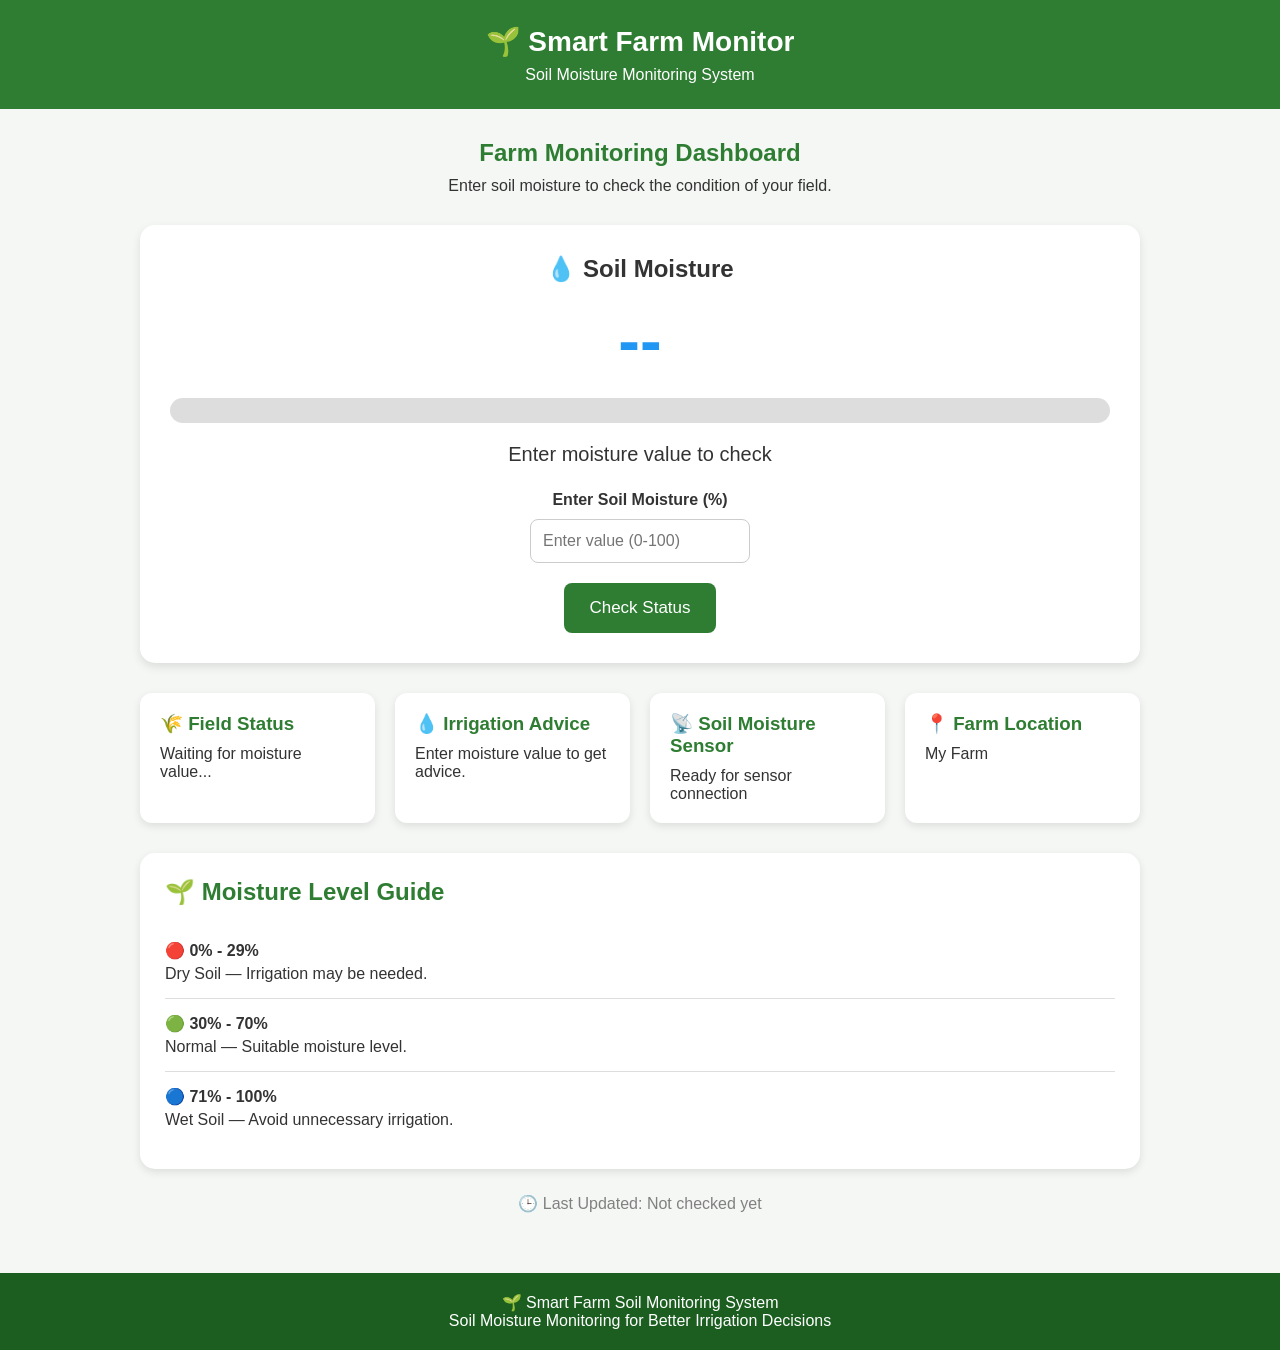
==== index.html @ 364a24ab "Rename intex.html to index.html" ====
<!DOCTYPE html>
<html lang="en">

<head>
    <meta charset="UTF-8">
    <meta name="viewport" content="width=device-width, initial-scale=1.0">

    <title>Smart Farm - Soil Moisture Monitor</title>

    <link rel="stylesheet" href="style.css">
</head>

<body>

    <!-- Header -->
    <header>
        <div class="logo">
            🌱 Smart Farm Monitor
        </div>
        <p>Soil Moisture Monitoring System</p>
    </header>


    <!-- Main Content -->
    <main class="container">

        <!-- Welcome -->
        <section class="welcome">
            <h1>Farm Monitoring Dashboard</h1>
            <p>Enter soil moisture to check the condition of your field.</p>
        </section>


        <!-- Main Card -->
        <section class="main-card">

            <h2>💧 Soil Moisture</h2>

            <p class="moisture">--</p>


            <!-- Progress Bar -->
            <div class="progress-container">
                <div class="progress-bar"></div>
            </div>


            <!-- Status -->
            <p class="status">
                Enter moisture value to check
            </p>


            <!-- Manual Input -->
            <div class="manual-input">

                <label for="moisture-input">
                    Enter Soil Moisture (%)
                </label>

                <input
                    type="number"
                    id="moisture-input"
                    min="0"
                    max="100"
                    placeholder="Enter value (0-100)"
                >

            </div>


            <!-- Button -->
            <button id="check-btn">
                Check Status
            </button>

        </section>


        <!-- Information Cards -->
        <section class="info-grid">

            <div class="card">
                <h3>🌾 Field Status</h3>
                <p id="field-status">
                    Waiting for moisture value...
                </p>
            </div>


            <div class="card">
                <h3>💧 Irrigation Advice</h3>
                <p id="advice">
                    Enter moisture value to get advice.
                </p>
            </div>


            <div class="card">
                <h3>📡 Soil Moisture Sensor</h3>
                <p id="sensor-status">
                    Ready for sensor connection
                </p>
            </div>


            <div class="card">
                <h3>📍 Farm Location</h3>
                <p>My Farm</p>
            </div>

        </section>


        <!-- Moisture Guide -->
        <section class="guide">

            <h2>🌱 Moisture Level Guide</h2>

            <div class="guide-item">
                <span>🔴 0% - 29%</span>
                <p>Dry Soil — Irrigation may be needed.</p>
            </div>

            <div class="guide-item">
                <span>🟢 30% - 70%</span>
                <p>Normal — Suitable moisture level.</p>
            </div>

            <div class="guide-item">
                <span>🔵 71% - 100%</span>
                <p>Wet Soil — Avoid unnecessary irrigation.</p>
            </div>

        </section>


        <!-- Time -->
        <section class="update">
            <p>
                🕒 Last Updated:
                <span id="time">Not checked yet</span>
            </p>
        </section>

    </main>


    <!-- Footer -->
    <footer>
        <p>🌱 Smart Farm Soil Monitoring System</p>
        <p>Soil Moisture Monitoring for Better Irrigation Decisions</p>
    </footer>


    <!-- JavaScript -->
    <script src="script.js"></script>

</body>

</html>
---- style.css ----
* {
    margin: 0;
    padding: 0;
    box-sizing: border-box;
}

body {
    font-family: Arial, sans-serif;
    background: #f4f7f4;
    color: #333;
}

/* Header */

header {
    background: #2e7d32;
    color: white;
    text-align: center;
    padding: 25px;
}

.logo {
    font-size: 28px;
    font-weight: bold;
}

header p {
    margin-top: 8px;
}


/* Main Container */

.container {
    width: 90%;
    max-width: 1000px;
    margin: auto;
    padding: 30px 0;
}


/* Welcome Section */

.welcome {
    text-align: center;
    margin-bottom: 30px;
}

.welcome h1 {
    color: #2e7d32;
    margin-bottom: 10px;
}


/* Main Card */

.main-card {
    background: white;
    padding: 30px;
    text-align: center;
    border-radius: 15px;
    margin-bottom: 30px;
    box-shadow: 0 4px 10px rgba(0, 0, 0, 0.1);
}

.moisture {
    font-size: 65px;
    font-weight: bold;
    color: #2196f3;
    margin: 20px;
}

.status {
    font-size: 20px;
    margin: 20px 0;
}


/* Progress Bar */

.progress-container {
    width: 100%;
    height: 25px;
    background: #ddd;
    border-radius: 20px;
    overflow: hidden;
}

.progress-bar {
    width: 0%;
    height: 100%;
    background: #2196f3;
    transition: width 0.5s;
}


/* Manual Input */

.manual-input {
    margin-top: 25px;
}

.manual-input label {
    display: block;
    margin-bottom: 10px;
    font-weight: bold;
}

.manual-input input {
    width: 220px;
    padding: 12px;
    font-size: 16px;
    border: 1px solid #ccc;
    border-radius: 8px;
}


/* Button */

#check-btn {
    background: #2e7d32;
    color: white;
    border: none;
    padding: 15px 25px;
    margin-top: 20px;
    font-size: 17px;
    border-radius: 8px;
    cursor: pointer;
}

#check-btn:hover {
    background: #1b5e20;
}


/* Information Cards */

.info-grid {
    display: grid;
    grid-template-columns: repeat(auto-fit, minmax(200px, 1fr));
    gap: 20px;
    margin-bottom: 30px;
}

.card {
    background: white;
    padding: 20px;
    border-radius: 12px;
    box-shadow: 0 3px 8px rgba(0, 0, 0, 0.1);
}

.card h3 {
    color: #2e7d32;
    margin-bottom: 10px;
}


/* Guide */

.guide {
    background: white;
    padding: 25px;
    border-radius: 15px;
    box-shadow: 0 3px 8px rgba(0, 0, 0, 0.1);
}

.guide h2 {
    color: #2e7d32;
    margin-bottom: 20px;
}

.guide-item {
    border-bottom: 1px solid #ddd;
    padding: 15px 0;
}

.guide-item:last-child {
    border-bottom: none;
}

.guide-item span {
    font-weight: bold;
}

.guide-item p {
    margin-top: 5px;
}


/* Update */

.update {
    text-align: center;
    margin-top: 25px;
    color: gray;
}


/* Footer */

footer {
    background: #1b5e20;
    color: white;
    text-align: center;
    padding: 20px;
    margin-top: 30px;
}


/* Mobile Responsive */

@media (max-width: 600px) {

    .moisture {
        font-size: 50px;
    }

    .logo {
        font-size: 22px;
    }

    .manual-input input {
        width: 100%;
    }

}
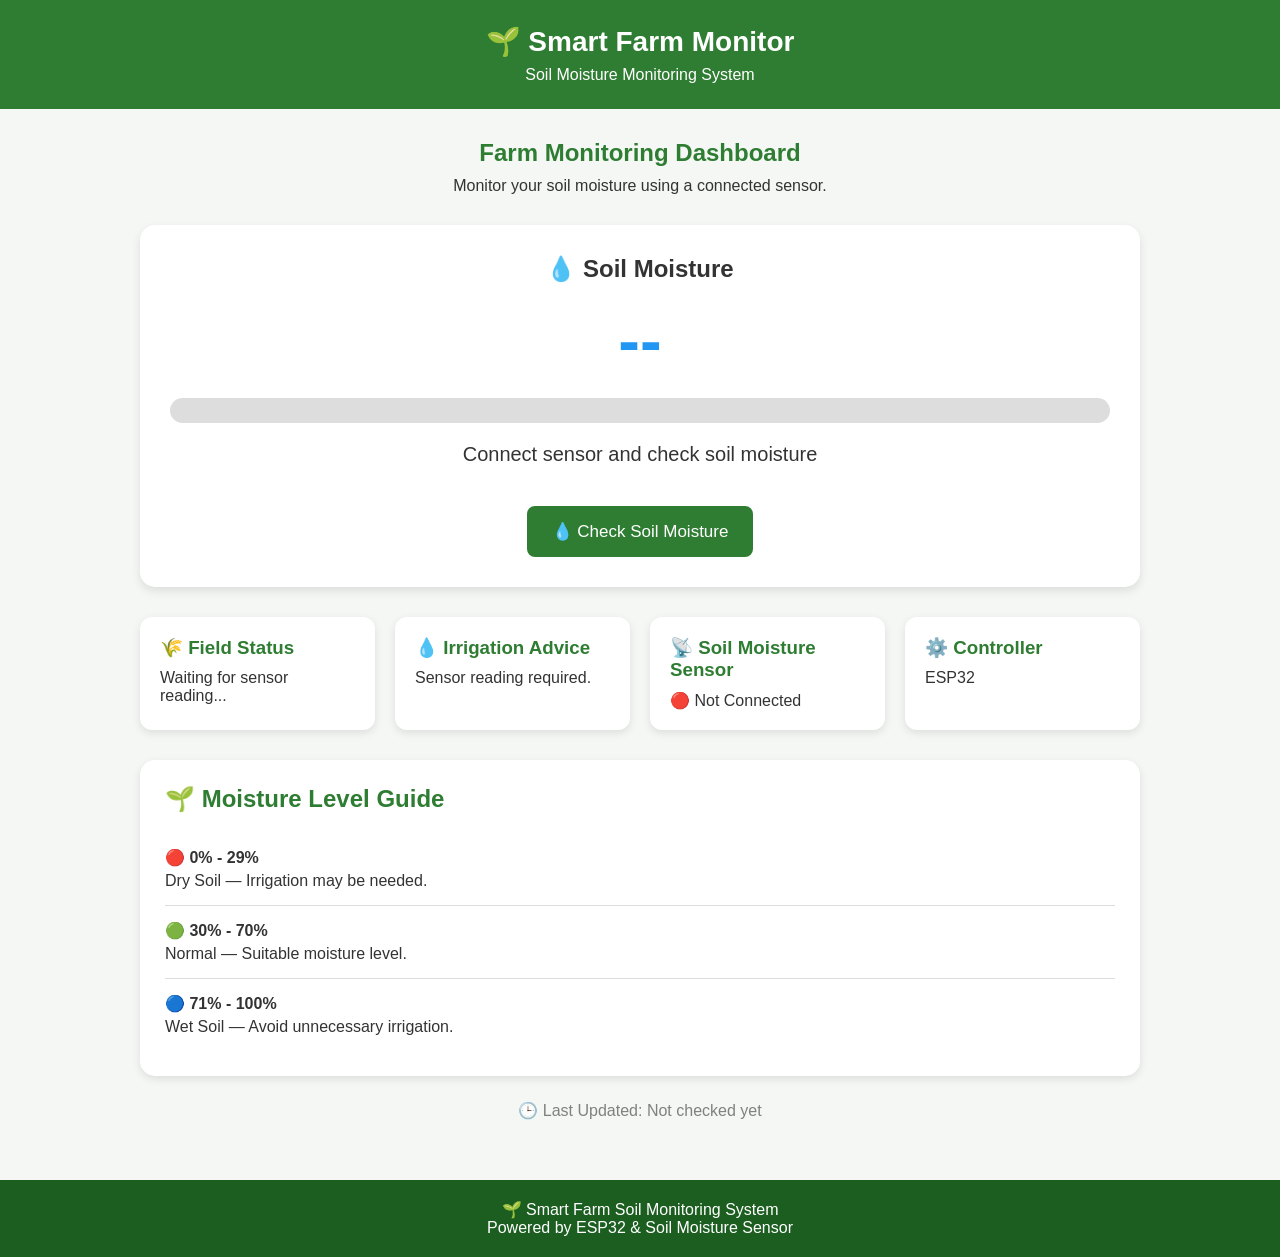
==== commit e1eedb97: "Update index.html" ====
--- a/index.html
+++ b/index.html
@@ -12,7 +12,6 @@
 
 <body>
 
-    <!-- Header -->
     <header>
         <div class="logo">
             🌱 Smart Farm Monitor
@@ -21,69 +20,42 @@
     </header>
 
 
-    <!-- Main Content -->
     <main class="container">
 
-        <!-- Welcome -->
         <section class="welcome">
             <h1>Farm Monitoring Dashboard</h1>
-            <p>Enter soil moisture to check the condition of your field.</p>
+            <p>Monitor your soil moisture using a connected sensor.</p>
         </section>
 
 
-        <!-- Main Card -->
         <section class="main-card">
 
             <h2>💧 Soil Moisture</h2>
 
+            <!-- Sensor reading will appear here -->
             <p class="moisture">--</p>
 
-
-            <!-- Progress Bar -->
             <div class="progress-container">
                 <div class="progress-bar"></div>
             </div>
 
-
-            <!-- Status -->
             <p class="status">
-                Enter moisture value to check
+                Connect sensor and check soil moisture
             </p>
 
-
-            <!-- Manual Input -->
-            <div class="manual-input">
-
-                <label for="moisture-input">
-                    Enter Soil Moisture (%)
-                </label>
-
-                <input
-                    type="number"
-                    id="moisture-input"
-                    min="0"
-                    max="100"
-                    placeholder="Enter value (0-100)"
-                >
-
-            </div>
-
-
-            <!-- Button -->
             <button id="check-btn">
-                Check Status
+                💧 Check Soil Moisture
             </button>
 
         </section>
 
 
-        <!-- Information Cards -->
         <section class="info-grid">
 
             <div class="card">
                 <h3>🌾 Field Status</h3>
                 <p id="field-status">
-                    Waiting for moisture value...
+                    Waiting for sensor reading...
                 </p>
             </div>
 
@@ -91,7 +63,7 @@
             <div class="card">
                 <h3>💧 Irrigation Advice</h3>
                 <p id="advice">
-                    Enter moisture value to get advice.
+                    Sensor reading required.
                 </p>
             </div>
 
@@ -99,20 +71,21 @@
             <div class="card">
                 <h3>📡 Soil Moisture Sensor</h3>
                 <p id="sensor-status">
-                    Ready for sensor connection
+                    🔴 Not Connected
                 </p>
             </div>
 
 
             <div class="card">
-                <h3>📍 Farm Location</h3>
-                <p>My Farm</p>
+                <h3>⚙️ Controller</h3>
+                <p>
+                    ESP32
+                </p>
             </div>
 
         </section>
 
 
-        <!-- Moisture Guide -->
         <section class="guide">
 
             <h2>🌱 Moisture Level Guide</h2>
@@ -135,7 +108,6 @@
         </section>
 
 
-        <!-- Time -->
         <section class="update">
             <p>
                 🕒 Last Updated:
@@ -146,14 +118,12 @@
     </main>
 
 
-    <!-- Footer -->
     <footer>
         <p>🌱 Smart Farm Soil Monitoring System</p>
-        <p>Soil Moisture Monitoring for Better Irrigation Decisions</p>
+        <p>Powered by ESP32 & Soil Moisture Sensor</p>
     </footer>
 
 
-    <!-- JavaScript -->
     <script src="script.js"></script>
 
 </body>
